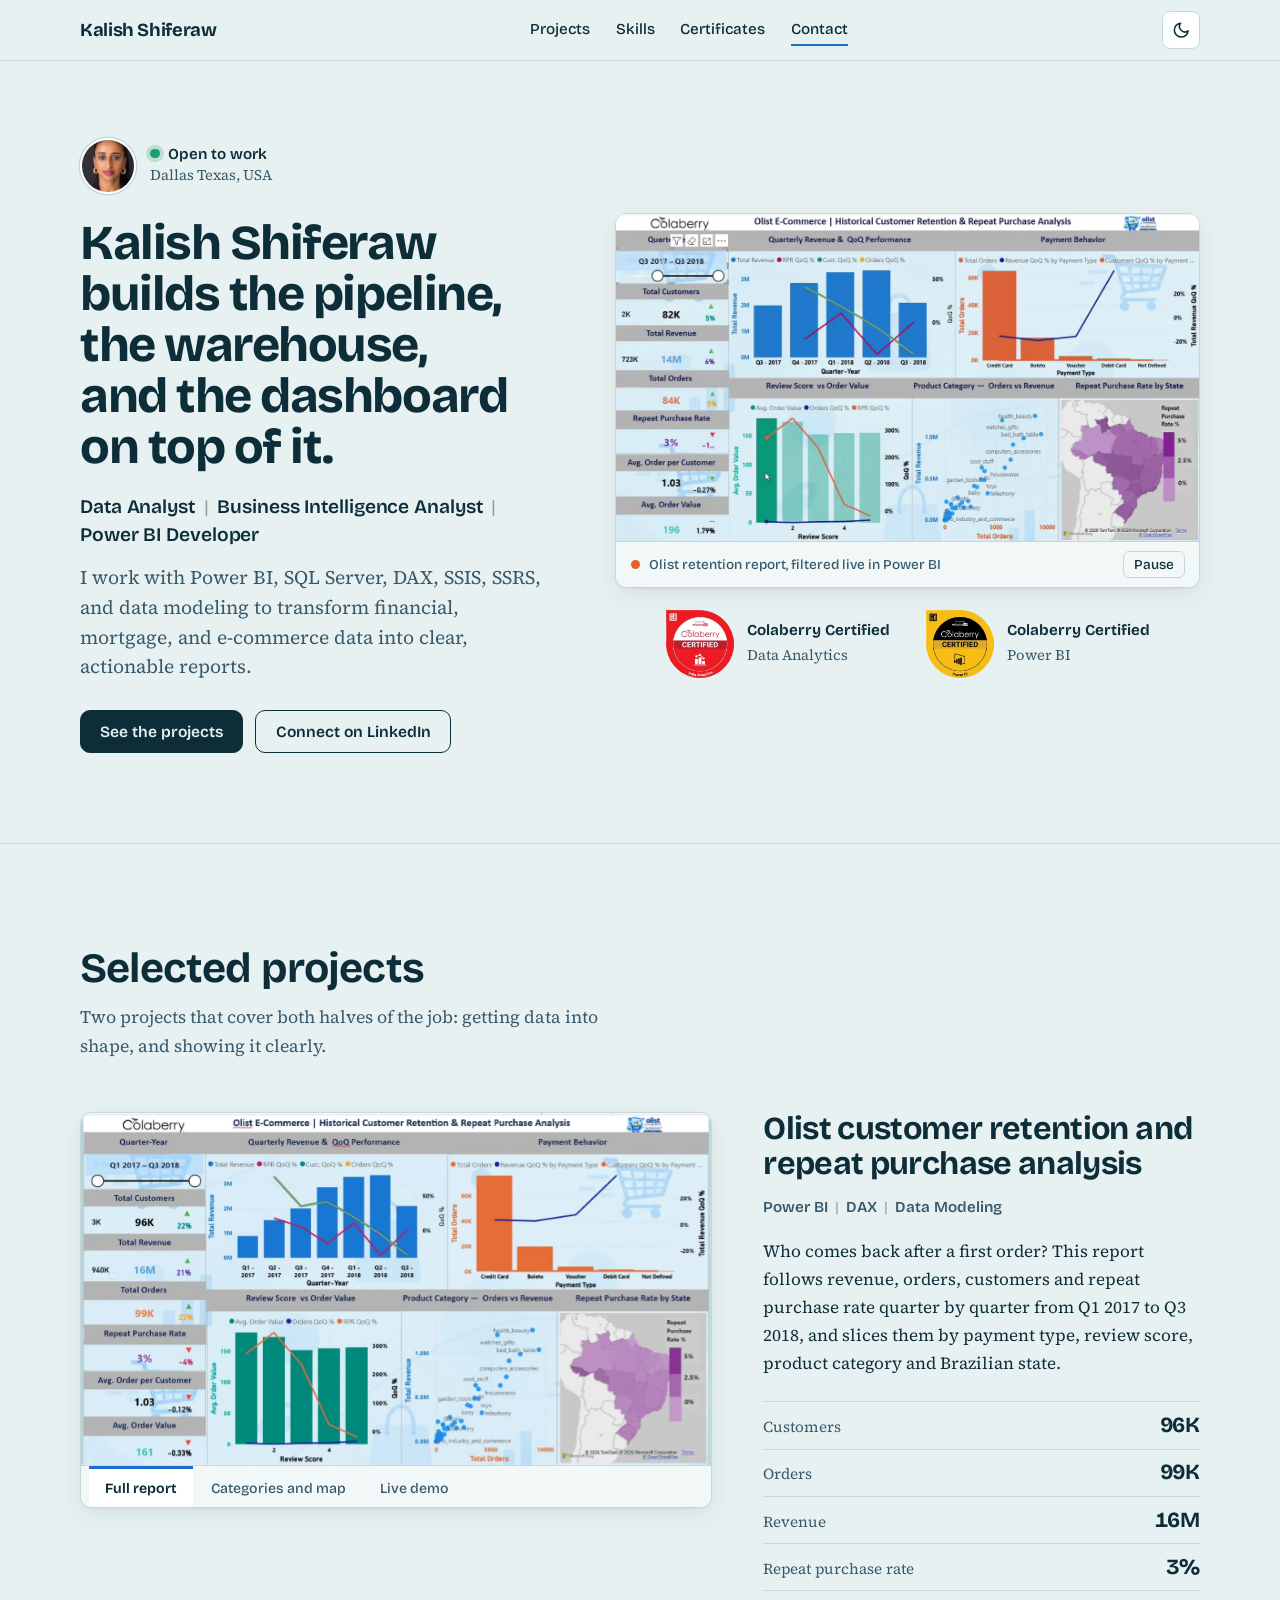
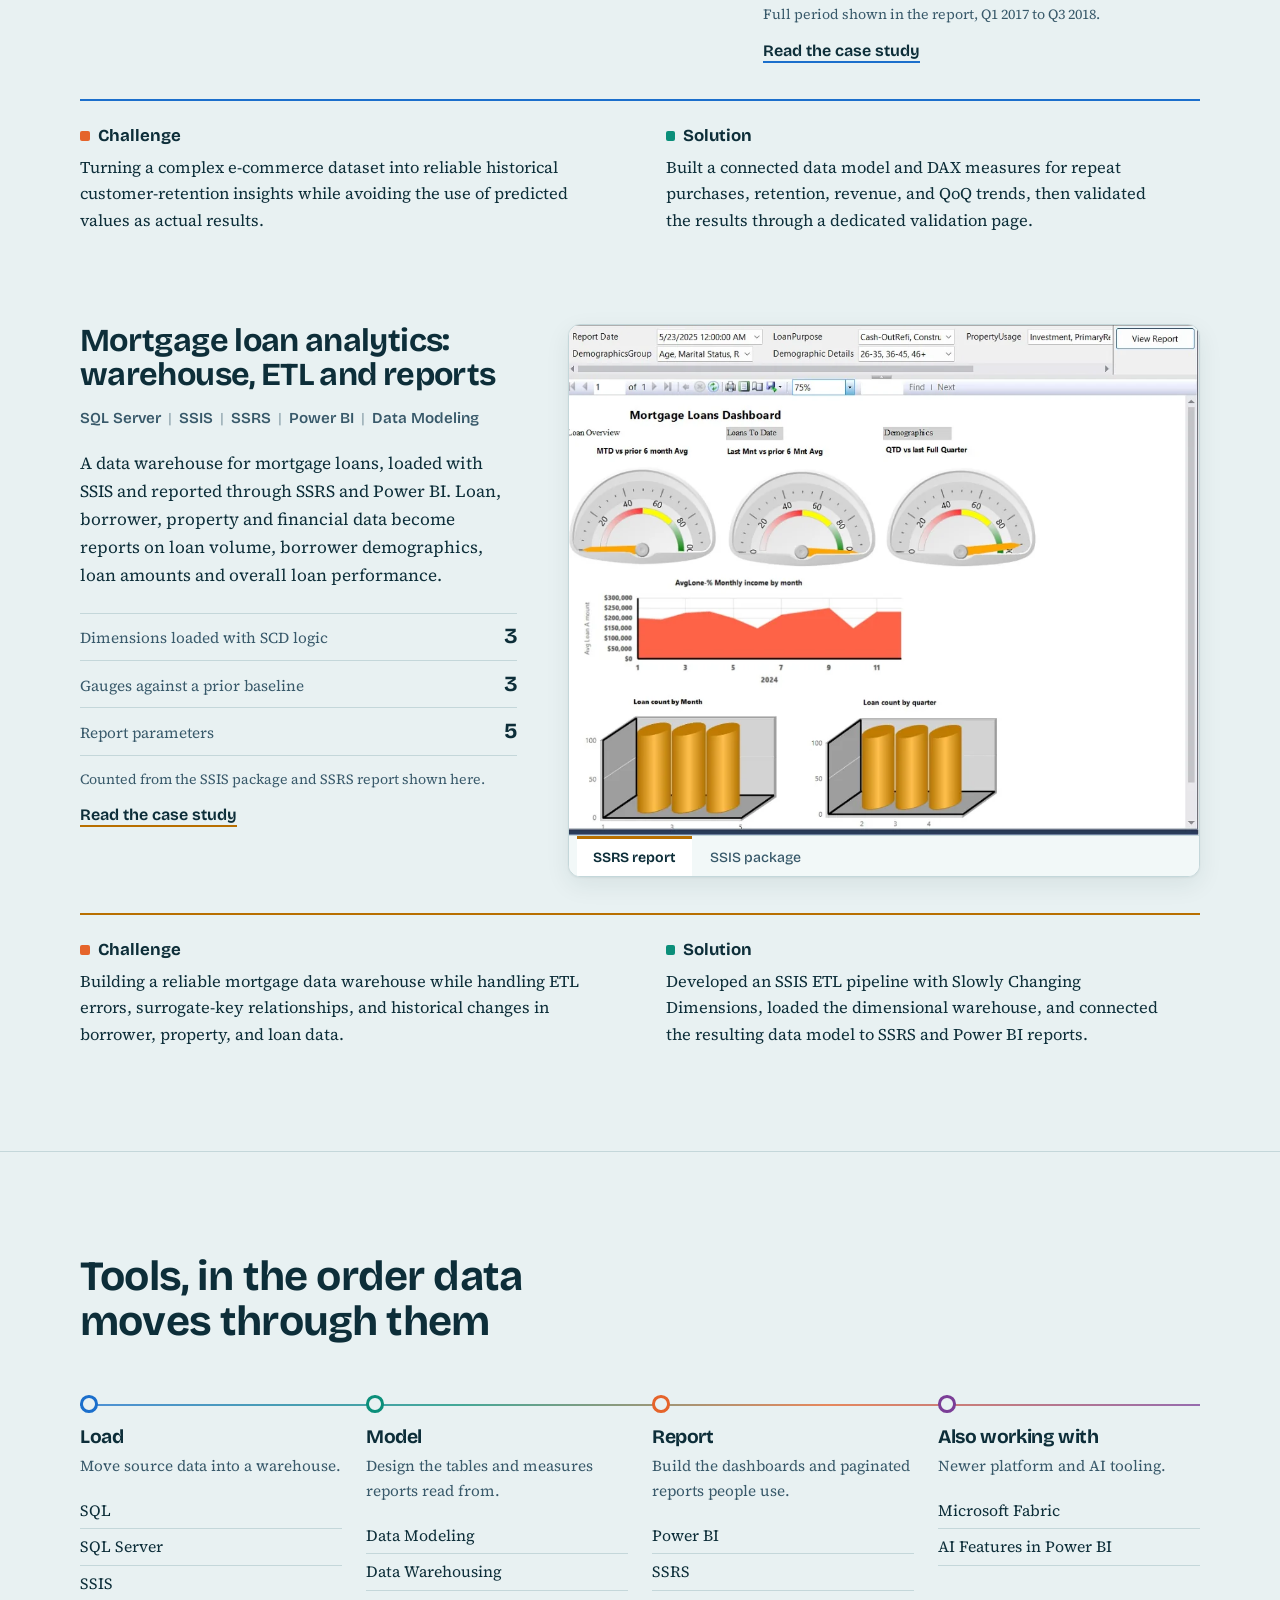
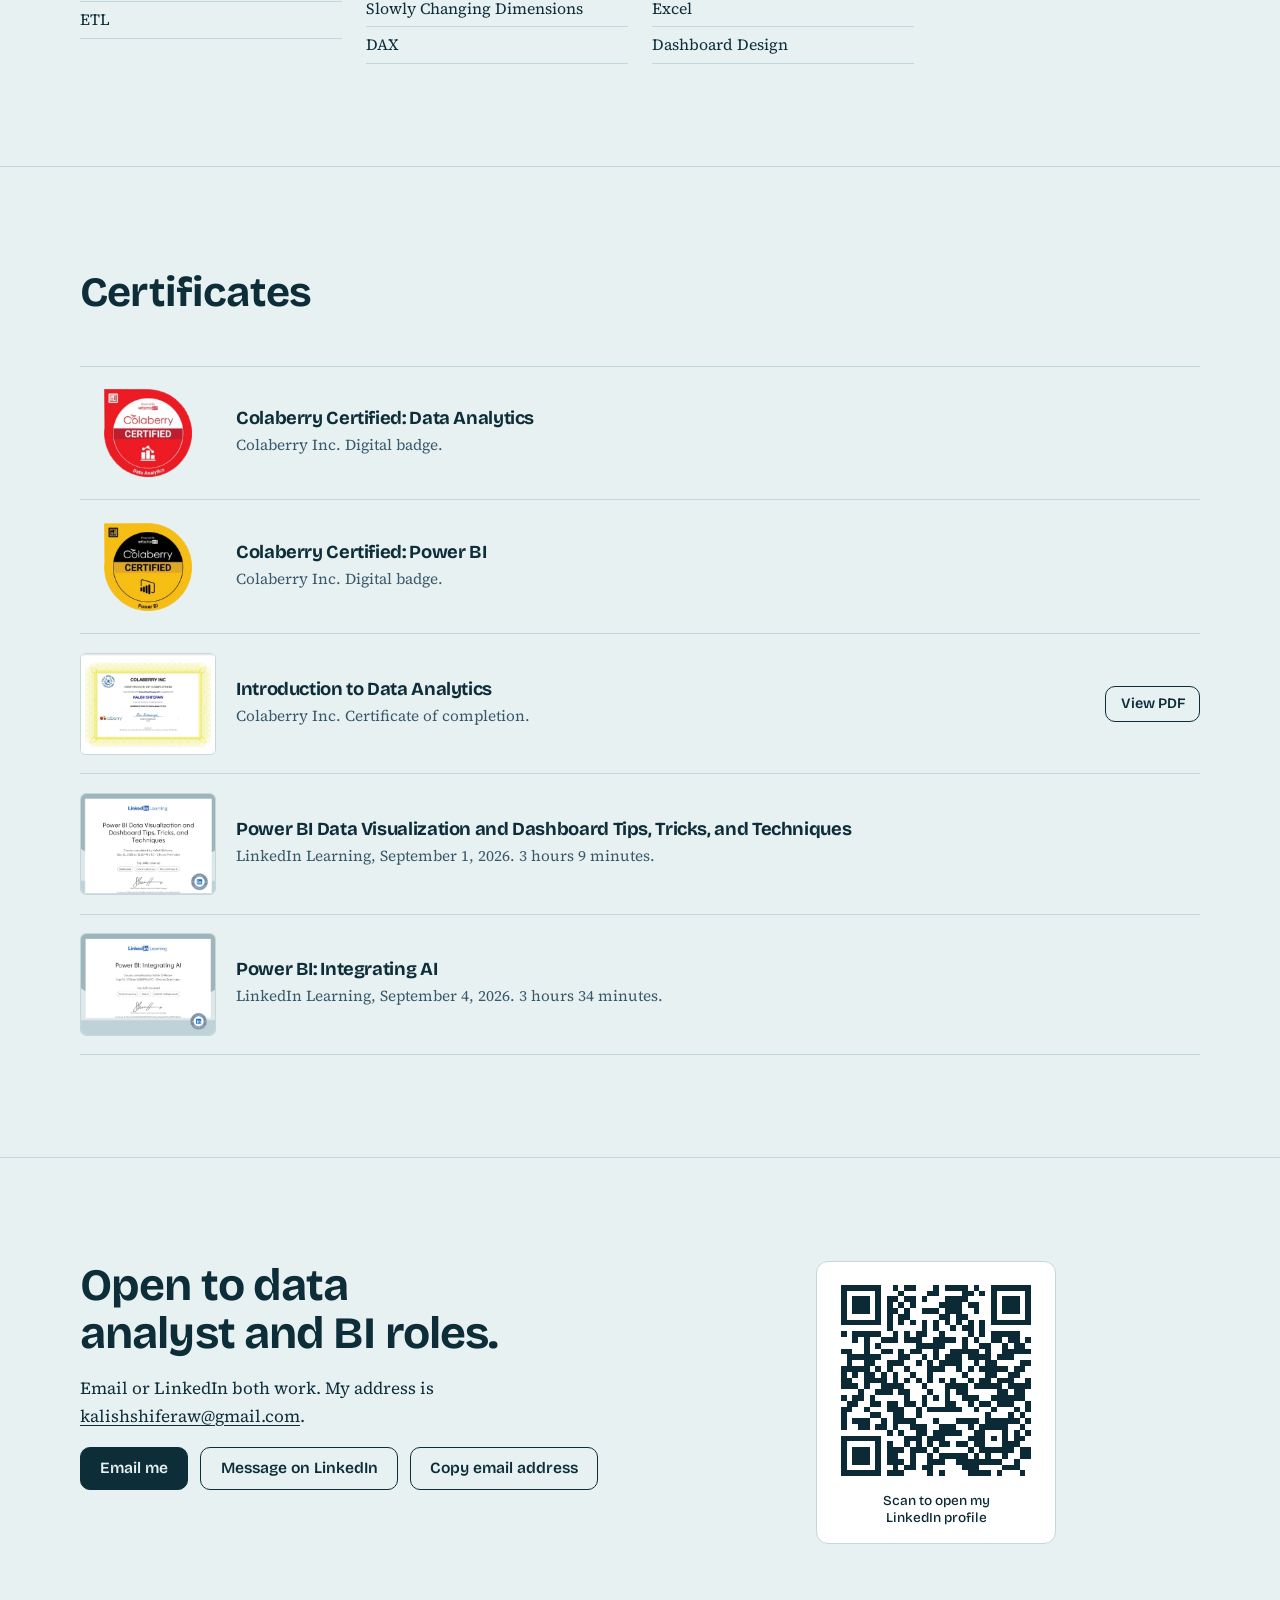
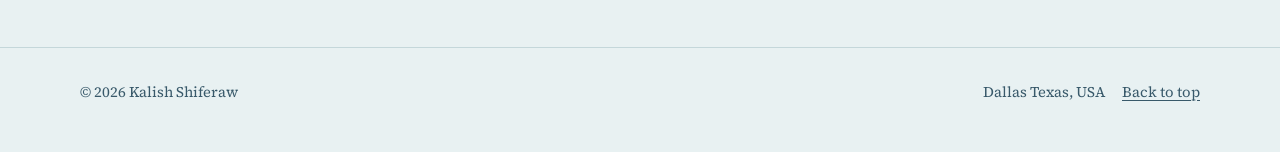
==== index.html @ 0a0ff4c8 "Add files via upload" ====
<!doctype html>
<html lang="en">
<head>
<meta charset="utf-8">
<meta name="viewport" content="width=device-width, initial-scale=1">
<title>Kalish Shiferaw | Data Analyst, BI Analyst &amp; Power BI Developer</title>
<meta name="description" content="Portfolio of Kalish Shiferaw, Data Analyst, Business Intelligence Analyst and Power BI Developer in Addis Ababa. Case studies in SQL Server, SSIS, SSRS, DAX and data modeling, with a live dashboard demo.">
<meta name="author" content="Kalish Shiferaw">
<meta name="theme-color" content="#e8f1f2" media="(prefers-color-scheme: light)">
<meta name="theme-color" content="#0b1e26" media="(prefers-color-scheme: dark)">
<!-- EDIT: replace https://kalishshiferaw.github.io/portfolio with your real address after you publish (see IMPLEMENTATION_GUIDE.md) -->
<link rel="canonical" href="https://kalishshiferaw.github.io/portfolio/">
<meta property="og:type" content="website">
<meta property="og:title" content="Kalish Shiferaw | Data Analyst, BI Analyst &amp; Power BI Developer">
<meta property="og:description" content="Case studies: a mortgage loan warehouse in SQL Server and SSIS, and an e-commerce retention dashboard in Power BI.">
<meta property="og:url" content="https://kalishshiferaw.github.io/portfolio/">
<meta property="og:image" content="https://kalishshiferaw.github.io/portfolio/assets/img/og-image.png">
<meta name="twitter:card" content="summary_large_image">
<script>try{var t=localStorage.getItem("theme");if(t)document.documentElement.setAttribute("data-theme",t)}catch(e){}</script>
<link rel="icon" href="assets/img/favicon.svg" type="image/svg+xml">
<link rel="preload" href="assets/fonts/bricolage-grotesque-latin-wght-normal.woff2" as="font" type="font/woff2" crossorigin>
<link rel="preload" href="assets/fonts/source-serif-4-latin-wght-normal.woff2" as="font" type="font/woff2" crossorigin>
<link rel="stylesheet" href="assets/css/styles.css">
<script type="application/ld+json">
{"@context":"https://schema.org","@type":"Person","name":"Kalish Shiferaw","jobTitle":"Data Analyst | Business Intelligence Analyst | Power BI Developer","address":{"@type":"PostalAddress","addressLocality":"Addis Ababa","addressCountry":"ET"},"sameAs":["https://www.linkedin.com/in/kalishshiferawdataanalist/"],"knowsAbout":["Power BI","DAX","SQL Server","SSIS","SSRS","Data Modeling","ETL","Business Intelligence"]}
</script>
</head>
<body>
<a class="skip" href="#main">Skip to content</a>

<header class="site-header">
  <div class="wrap">
    <a class="brand" href="#top">Kalish Shiferaw</a>
    <nav class="nav" aria-label="Primary">
      <a href="#projects">Projects</a>
      <a href="#skills">Skills</a>
      <a href="#certificates">Certificates</a>
      <a href="#contact">Contact</a>
    </nav>
    <div class="nav-tools">
      <button class="icon-btn theme-btn" type="button" aria-label="Switch between light and dark theme">
        <svg class="i-moon" viewBox="0 0 24 24" fill="none" stroke="currentColor" stroke-width="2" stroke-linecap="round" stroke-linejoin="round" aria-hidden="true"><path d="M21 12.8A9 9 0 1 1 11.2 3a7 7 0 0 0 9.8 9.8z"/></svg>
        <svg class="i-sun" viewBox="0 0 24 24" fill="none" stroke="currentColor" stroke-width="2" stroke-linecap="round" stroke-linejoin="round" aria-hidden="true"><circle cx="12" cy="12" r="4"/><path d="M12 2v2M12 20v2M4.9 4.9l1.4 1.4M17.7 17.7l1.4 1.4M2 12h2M20 12h2M4.9 19.1l1.4-1.4M17.7 6.3l1.4-1.4"/></svg>
      </button>
    </div>
  </div>
</header>

<main id="main">
  <!-- ============ HERO ============ -->
  <section class="hero" id="top">
    <div class="wrap hero-grid">
      <div>
        <div class="status rise" style="--i:0">
          <img src="assets/img/kalish.webp" alt="Kalish Shiferaw" width="112" height="112">
          <div>
            <b>Open to work</b>
            <span>Dallas Texas, USA</span>
          </div>
        </div>
        <h1 class="rise" style="--i:1">Kalish Shiferaw builds the pipeline, the warehouse, and the dashboard on top of it.</h1>
        <p class="role rise" style="--i:2">Data Analyst <span class="sep" aria-hidden="true">|</span> Business Intelligence Analyst <span class="sep" aria-hidden="true">|</span> Power BI Developer</p>
        <p class="lede rise" style="--i:2">I work with Power BI, SQL Server, DAX, SSIS, SSRS, and data modeling to transform financial, mortgage, and e-commerce data into clear, actionable reports.</p>
        <div class="actions rise" style="--i:3">
          <a class="btn btn-primary" href="#projects">See the projects</a>
          <a class="btn btn-ghost" data-cfg="cv" href="#" hidden download>Download CV</a>
          <a class="btn btn-ghost" href="https://www.linkedin.com/in/kalishshiferawdataanalist/" rel="me noopener" target="_blank">Connect on LinkedIn</a>
        </div>
      </div>

      <div class="hero-media">
        <figure class="report video-frame reveal" style="margin:0" data-ambient>
          <div class="report-screen">
            <video muted loop playsinline preload="metadata" poster="assets/video/olist-dashboard-poster.webp" width="1280" height="720"
                   aria-label="Screen recording of the Olist Power BI dashboard: the quarter slicer is moved and the charts, KPIs and map update.">
              <source src="assets/video/olist-dashboard-demo.mp4" type="video/mp4">
            </video>
          </div>
          <figcaption class="report-bar">
            <span class="bar-left"><span class="live" aria-hidden="true"></span>Olist retention report, filtered live in Power BI</span>
            <button type="button" data-toggle>Pause</button>
          </figcaption>
        </figure>
        <ul class="hero-badges reveal" aria-label="Certifications">
          <li><img src="assets/img/badge-colaberry-data-analytics.webp" width="130" height="130" alt="Colaberry Certified badge, Data Analytics"><div><b>Colaberry Certified</b><span>Data Analytics</span></div></li>
          <li><img src="assets/img/badge-colaberry-power-bi.webp" width="130" height="130" alt="Colaberry Certified badge, Power BI"><div><b>Colaberry Certified</b><span>Power BI</span></div></li>
        </ul>
      </div>
    </div>
  </section>

  <!-- ============ PROJECTS ============ -->
  <section class="section" id="projects">
    <div class="wrap">
      <div class="section-head">
        <h2>Selected projects</h2>
        <p>Two projects that cover both halves of the job: getting data into shape, and showing it clearly.</p>
      </div>

      <!-- Olist -->
      <article class="project olist" aria-labelledby="p-olist">
        <div class="project-media">
          <div class="report" data-tabs>
            <div class="report-screen">
              <div class="report-panel" role="tabpanel" id="olist-p1" aria-labelledby="olist-t1">
                <img class="zoomable" data-zoom data-caption="Olist retention dashboard, Power BI, full page" src="assets/img/olist-dashboard.webp" width="1551" height="866" loading="lazy" decoding="async"
                     alt="Olist Power BI dashboard with KPI column on the left and five charts: quarterly revenue with quarter-over-quarter lines, payment behavior, review score versus order value, product category scatter, and repeat purchase rate by Brazilian state.">
              </div>
              <div class="report-panel" role="tabpanel" id="olist-p2" aria-labelledby="olist-t2" hidden>
                <img class="zoomable" data-zoom data-caption="Detail: product categories and repeat purchase rate by state" src="assets/img/olist-detail-categories-map.webp" width="761" height="430" loading="lazy" decoding="async"
                     alt="Detail of the Olist dashboard: a scatter plot of product categories by total orders and total revenue, and a map of Brazil shaded by repeat purchase rate per state.">
              </div>
              <div class="report-panel" role="tabpanel" id="olist-p3" aria-labelledby="olist-t3" hidden>
                <video controls muted playsinline preload="none" poster="assets/video/olist-dashboard-poster.webp" width="1280" height="720"
                       aria-label="Screen recording of the Olist Power BI dashboard being filtered by quarter, with tooltips on the charts and the map.">
                  <source src="assets/video/olist-dashboard-demo.mp4" type="video/mp4">
                </video>
              </div>
            </div>
            <div class="tabs" role="tablist" aria-label="Olist report views">
              <button role="tab" id="olist-t1" aria-controls="olist-p1" aria-selected="true">Full report</button>
              <button role="tab" id="olist-t2" aria-controls="olist-p2" aria-selected="false" tabindex="-1">Categories and map</button>
              <button role="tab" id="olist-t3" aria-controls="olist-p3" aria-selected="false" tabindex="-1">Live demo</button>
            </div>
          </div>
        </div>
        <div class="project-body">
          <h3 id="p-olist">Olist customer retention and repeat purchase analysis</h3>
          <p class="tags">Power BI <span class="sep" aria-hidden="true">|</span> DAX <span class="sep" aria-hidden="true">|</span> Data Modeling</p>
          <p>Who comes back after a first order? This report follows revenue, orders, customers and repeat purchase rate quarter by quarter from Q1 2017 to Q3 2018, and slices them by payment type, review score, product category and Brazilian state.</p>
          <dl class="figures">
            <div><dt>Customers</dt><dd data-count>96K</dd></div>
            <div><dt>Orders</dt><dd data-count>99K</dd></div>
            <div><dt>Revenue</dt><dd data-count>16M</dd></div>
            <div><dt>Repeat purchase rate</dt><dd data-count>3%</dd></div>
          </dl>
          <p class="figures-note">Full period shown in the report, Q1 2017 to Q3 2018.</p>
          <div class="link-row">
            <a class="case-link" href="projects/olist-retention-analysis.html">Read the case study</a>
            <a data-cfg="olistLive" href="#" rel="noopener" target="_blank" hidden>Open live dashboard</a>
            <a data-cfg="olistRepo" href="#" rel="noopener" target="_blank" hidden>Source on GitHub</a>
          </div>
        </div>
        <div class="cs">
          <div><h4 class="ch">Challenge</h4><p>Turning a complex e-commerce dataset into reliable historical customer-retention insights while avoiding the use of predicted values as actual results.</p></div>
          <div><h4 class="so">Solution</h4><p>Built a connected data model and DAX measures for repeat purchases, retention, revenue, and QoQ trends, then validated the results through a dedicated validation page.</p></div>
        </div>
      </article>

      <!-- Mortgage -->
      <article class="project flip mortgage" aria-labelledby="p-mortgage">
        <div class="project-media">
          <div class="report" data-tabs>
            <div class="report-screen">
              <div class="report-panel" role="tabpanel" id="mort-p1" aria-labelledby="mort-t1">
                <img class="zoomable" data-zoom data-caption="Mortgage Loans Dashboard, SSRS" src="assets/img/mortgage-ssrs-dashboard.webp" width="995" height="805" loading="lazy" decoding="async"
                     alt="SSRS Mortgage Loans Dashboard with filters for loan purpose, property usage and demographics, three gauges comparing month, last month and quarter to earlier periods, an area chart of average loan amount by month in 2024, and loan count by month and quarter.">
              </div>
              <div class="report-panel" role="tabpanel" id="mort-p2" aria-labelledby="mort-t2" hidden>
                <img class="zoomable" data-zoom data-caption="SSIS data flow: source, Multicast and three Slowly Changing Dimension steps" src="assets/img/mortgage-ssis-pipeline.webp" width="1600" height="488" loading="lazy" decoding="async"
                     alt="SSIS data flow: an ODS source feeds a Multicast, which feeds three Slowly Changing Dimension transformations for borrower, property and loan, each followed by insert and update steps.">
              </div>
            </div>
            <div class="tabs" role="tablist" aria-label="Mortgage project views">
              <button role="tab" id="mort-t1" aria-controls="mort-p1" aria-selected="true">SSRS report</button>
              <button role="tab" id="mort-t2" aria-controls="mort-p2" aria-selected="false" tabindex="-1">SSIS package</button>
            </div>
          </div>
        </div>
        <div class="project-body">
          <h3 id="p-mortgage">Mortgage loan analytics: warehouse, ETL and reports</h3>
          <p class="tags">SQL Server <span class="sep" aria-hidden="true">|</span> SSIS <span class="sep" aria-hidden="true">|</span> SSRS <span class="sep" aria-hidden="true">|</span> Power BI <span class="sep" aria-hidden="true">|</span> Data Modeling</p>
          <p>A data warehouse for mortgage loans, loaded with SSIS and reported through SSRS and Power BI. Loan, borrower, property and financial data become reports on loan volume, borrower demographics, loan amounts and overall loan performance.</p>
          <dl class="figures">
            <div><dt>Dimensions loaded with SCD logic</dt><dd>3</dd></div>
            <div><dt>Gauges against a prior baseline</dt><dd>3</dd></div>
            <div><dt>Report parameters</dt><dd>5</dd></div>
          </dl>
          <p class="figures-note">Counted from the SSIS package and SSRS report shown here.</p>
          <div class="link-row">
            <a class="case-link" href="projects/mortgage-loan-analytics.html">Read the case study</a>
            <a data-cfg="mortgageRepo" href="#" rel="noopener" target="_blank" hidden>Source on GitHub</a>
          </div>
        </div>
        <div class="cs">
          <div><h4 class="ch">Challenge</h4><p>Building a reliable mortgage data warehouse while handling ETL errors, surrogate-key relationships, and historical changes in borrower, property, and loan data.</p></div>
          <div><h4 class="so">Solution</h4><p>Developed an SSIS ETL pipeline with Slowly Changing Dimensions, loaded the dimensional warehouse, and connected the resulting data model to SSRS and Power BI reports.</p></div>
        </div>
      </article>
    </div>
  </section>

  <!-- ============ SKILLS ============ -->
  <section class="section" id="skills">
    <div class="wrap">
      <div class="section-head">
        <h2>Tools, in the order data moves through them</h2>
      </div>
      <div class="flow">
        <div class="stage">
          <h3>Load</h3>
          <p>Move source data into a warehouse.</p>
          <ul><li>SQL</li><li>SQL Server</li><li>SSIS</li><li>ETL</li></ul>
        </div>
        <div class="stage">
          <h3>Model</h3>
          <p>Design the tables and measures reports read from.</p>
          <ul><li>Data Modeling</li><li>Data Warehousing</li><li>Slowly Changing Dimensions</li><li>DAX</li></ul>
        </div>
        <div class="stage">
          <h3>Report</h3>
          <p>Build the dashboards and paginated reports people use.</p>
          <ul><li>Power BI</li><li>SSRS</li><li>Excel</li><li>Dashboard Design</li></ul>
        </div>
        <div class="stage">
          <h3>Also working with</h3>
          <p>Newer platform and AI tooling.</p>
          <ul><li>Microsoft Fabric</li><li>AI Features in Power BI</li></ul>
        </div>
      </div>
    </div>
  </section>

  <!-- ============ CERTIFICATES ============ -->
  <section class="section" id="certificates">
    <div class="wrap">
      <div class="section-head">
        <h2>Certificates</h2>
      </div>
      <ul class="certs">
        <li>
          <span class="cert-badge"><img src="assets/img/badge-colaberry-data-analytics.webp" width="130" height="130" loading="lazy" decoding="async" alt="Colaberry Certified badge, Data Analytics"></span>
          <div>
            <h3>Colaberry Certified: Data Analytics</h3>
            <p>Colaberry Inc. Digital badge.</p>
          </div>
          <span></span>
        </li>
        <li>
          <span class="cert-badge"><img src="assets/img/badge-colaberry-power-bi.webp" width="130" height="130" loading="lazy" decoding="async" alt="Colaberry Certified badge, Power BI"></span>
          <div>
            <h3>Colaberry Certified: Power BI</h3>
            <p>Colaberry Inc. Digital badge.</p>
          </div>
          <span></span>
        </li>
        <li>
          <button class="cert-thumb" type="button" data-zoom data-caption="Colaberry certificate of completion: Introduction to Data Analytics"><img src="assets/img/cert-colaberry.webp" width="747" height="527" loading="lazy" decoding="async" alt="Colaberry certificate of completion for Introduction to Data Analytics"></button>
          <div>
            <h3>Introduction to Data Analytics</h3>
            <p>Colaberry Inc. Certificate of completion.</p>
          </div>
          <a class="btn btn-ghost" href="assets/docs/Colaberry-Intro-to-Data-Analytics-Certificate.pdf" target="_blank" rel="noopener">View PDF</a>
        </li>
        <li>
          <button class="cert-thumb" type="button" data-zoom data-caption="LinkedIn Learning: Power BI Data Visualization and Dashboard Tips, Tricks, and Techniques"><img src="assets/img/cert-linkedin-powerbi-dataviz.webp" width="727" height="571" loading="lazy" decoding="async" alt="LinkedIn Learning certificate: Power BI Data Visualization and Dashboard Tips, Tricks, and Techniques"></button>
          <div>
            <h3>Power BI Data Visualization and Dashboard Tips, Tricks, and Techniques</h3>
            <p>LinkedIn Learning, September 1, 2026. 3 hours 9 minutes.</p>
          </div>
          <span></span>
        </li>
        <li>
          <button class="cert-thumb" type="button" data-zoom data-caption="LinkedIn Learning: Power BI Integrating AI"><img src="assets/img/cert-linkedin-powerbi-ai.webp" width="737" height="571" loading="lazy" decoding="async" alt="LinkedIn Learning certificate: Power BI Integrating AI"></button>
          <div>
            <h3>Power BI: Integrating AI</h3>
            <p>LinkedIn Learning, September 4, 2026. 3 hours 34 minutes.</p>
          </div>
          <span></span>
        </li>
      </ul>
    </div>
  </section>

  <!-- ============ CONTACT ============ -->
  <section class="section" id="contact">
    <div class="wrap contact-grid">
      <div>
        <h2>Open to data analyst and BI roles.</h2>
        <p>Email or LinkedIn both work.<span data-cfg-text="email" hidden> My address is <a href="#" data-cfg="email"><span data-cfg-out></span></a>.</span></p>
        <div class="actions">
          <a class="btn btn-primary" data-cfg="email" href="#" hidden>Email me</a>
          <a class="btn btn-ghost" href="https://www.linkedin.com/in/kalishshiferawdataanalist/" rel="me noopener" target="_blank">Message on LinkedIn</a>
          <a class="btn btn-ghost" data-cfg="cv" href="#" hidden download>Download CV</a>
          <a class="btn btn-ghost" data-cfg="github" href="#" rel="noopener" target="_blank" hidden>GitHub</a>
          <button class="btn btn-ghost" type="button" data-copy-email hidden>Copy email address</button>
        </div>
        <p class="copy-note" role="status" data-copy-out style="margin-top:.75rem"></p>

        <div data-form-wrap hidden>
          <form class="form" data-form novalidate>
            <label>Name<input name="name" autocomplete="name" required></label>
            <label>Email<input name="email" type="email" autocomplete="email" required></label>
            <label>Message<textarea name="message" required></textarea></label>
            <div class="hp" aria-hidden="true"><label>Leave this empty<input name="website" tabindex="-1" autocomplete="off"></label></div>
            <div><button class="btn btn-primary" type="submit">Send message</button></div>
            <p class="form-status" role="status"></p>
          </form>
        </div>
      </div>
      <div class="qr">
        <img src="assets/img/linkedin-qr.svg" width="210" height="210" alt="QR code that opens Kalish Shiferaw's LinkedIn profile" loading="lazy">
        <p>Scan to open my LinkedIn profile</p>
      </div>
    </div>
  </section>
</main>

<footer class="site-footer">
  <div class="wrap">
    <p>&copy; 2026 Kalish Shiferaw</p>
    <p>Dallas Texas, USA <span aria-hidden="true">&nbsp;&nbsp;</span><a href="#top">Back to top</a></p>
  </div>
</footer>

<dialog class="lightbox" id="lightbox" aria-label="Enlarged image">
  <figure>
    <img alt="" src="">
    <figcaption></figcaption>
  </figure>
  <button type="button">Close</button>
</dialog>

<script src="assets/js/config.js"></script>
<script src="assets/js/main.js" defer></script>
</body>
</html>
---- assets/css/styles.css ----
@font-face{font-family:"Bricolage Grotesque";src:url(../fonts/bricolage-grotesque-latin-wght-normal.woff2) format("woff2");font-weight:200 800;font-style:normal;font-display:swap}@font-face{font-family:"Source Serif 4";src:url(../fonts/source-serif-4-latin-wght-normal.woff2) format("woff2");font-weight:200 900;font-style:normal;font-display:swap}@font-face{font-family:"Source Serif 4";src:url(../fonts/source-serif-4-latin-wght-italic.woff2) format("woff2");font-weight:200 900;font-style:italic;font-display:swap}:root{--bg:#e8f1f2;--surface:#ffffff;--surface-2:#f2f8f8;--ink:#0d2e39;--ink-2:#38596a;--line:#c4d7da;--blue:#1b6fcc;--teal:#0b8f7a;--orange:#e5642b;--amber:#b86f00;--plum:#7b3e97;--ok:#1e9e6a;--focus:#1b6fcc;--shadow:0 1px 2px rgba(13,46,57,.06),0 8px 24px rgba(13,46,57,.08);--display:"Bricolage Grotesque","Avenir Next","Segoe UI Variable Display","Segoe UI",system-ui,sans-serif;--text:"Source Serif 4","Iowan Old Style","Palatino Linotype",Georgia,serif;--wrap:1120px;color-scheme:light}@media (prefers-color-scheme:dark){:root:not([data-theme=light]){--bg:#0b1e26;--surface:#12303b;--surface-2:#0f2831;--ink:#e6f1f3;--ink-2:#a6c0c8;--line:#24444f;--blue:#63a9f5;--teal:#3cc3a8;--orange:#ff8a57;--amber:#f2b23e;--plum:#c793e0;--ok:#43d391;--focus:#8cc0ff;--shadow:0 1px 2px rgba(0,0,0,.3),0 8px 24px rgba(0,0,0,.35);color-scheme:dark}}:root[data-theme=dark]{--bg:#0b1e26;--surface:#12303b;--surface-2:#0f2831;--ink:#e6f1f3;--ink-2:#a6c0c8;--line:#24444f;--blue:#63a9f5;--teal:#3cc3a8;--orange:#ff8a57;--amber:#f2b23e;--plum:#c793e0;--ok:#43d391;--focus:#8cc0ff;--shadow:0 1px 2px rgba(0,0,0,.3),0 8px 24px rgba(0,0,0,.35);color-scheme:dark}*,*::before,*::after{box-sizing:border-box}html{-webkit-text-size-adjust:100%;scroll-behavior:smooth;scroll-padding-top:5.5rem}body{margin:0;background:var(--bg);color:var(--ink);font:400 1.0625rem/1.65 var(--text);text-rendering:optimizeLegibility;-webkit-font-smoothing:antialiased}img,video,svg{display:block;max-width:100%;height:auto}a{color:inherit;text-decoration-thickness:1px;text-underline-offset:.2em}a:hover{text-decoration-thickness:2px}:focus-visible{outline:3px solid var(--focus);outline-offset:3px;border-radius:4px}[hidden]{display:none!important}h1,h2,h3,h4{font-family:var(--display);font-weight:700;line-height:1.08;letter-spacing:-.02em;margin:0;text-wrap:balance}p{margin:0 0 1em;max-width:62ch;text-wrap:pretty}ul{margin:0;padding:0;list-style:none}.sr-only{position:absolute;width:1px;height:1px;overflow:hidden;clip:rect(0 0 0 0);white-space:nowrap}.skip{position:absolute;left:1rem;top:-4rem;background:var(--ink);color:var(--bg);padding:.6rem 1rem;border-radius:8px;font:600 .95rem var(--display);z-index:100}.skip:focus{top:1rem}.wrap{width:min(100% - 2*clamp(1rem,4vw,2rem),var(--wrap));margin-inline:auto}.site-header{position:sticky;top:0;z-index:40;background:color-mix(in srgb,var(--bg) 88%,transparent);backdrop-filter:blur(10px);-webkit-backdrop-filter:blur(10px);border-bottom:1px solid var(--line)}.site-header .wrap{display:flex;flex-wrap:wrap;align-items:center;justify-content:space-between;gap:.25rem 1.5rem;min-height:3.75rem}.brand{font:700 1.15rem var(--display);letter-spacing:-.02em;text-decoration:none}.nav{display:flex;align-items:center;gap:1.6rem;font:500 .95rem var(--display)}.nav a{text-decoration:none;padding:.35rem 0;border-bottom:2px solid transparent}.nav a:hover{border-bottom-color:var(--line)}.nav a[aria-current=true]{border-bottom-color:var(--blue)}.nav-tools{display:flex;align-items:center;gap:1rem}.icon-btn{display:inline-grid;place-items:center;width:2.4rem;height:2.4rem;border-radius:8px;border:1px solid var(--line);background:var(--surface);color:var(--ink);cursor:pointer}.icon-btn:hover{border-color:var(--ink-2)}.icon-btn svg{width:1.15rem;height:1.15rem}@media (max-width:720px){.site-header .wrap{padding-block:.5rem}.nav{order:3;flex:0 0 100%;gap:1.4rem;overflow-x:auto;padding-bottom:.25rem;scrollbar-width:none}.nav::-webkit-scrollbar{display:none}}.btn{display:inline-flex;align-items:center;gap:.5rem;padding:.8rem 1.2rem;border-radius:10px;border:1.5px solid var(--ink);font:600 .975rem/1 var(--display);text-decoration:none;cursor:pointer;background:transparent;color:var(--ink);transition:background-color .15s,color .15s,border-color .15s}.btn svg{width:1.05rem;height:1.05rem;flex:none}.btn-primary{background:var(--ink);color:var(--bg)}.btn-primary:hover{background:var(--blue);border-color:var(--blue);color:#fff;text-decoration:none}.btn-ghost:hover{background:var(--surface);text-decoration:none}.actions{display:flex;flex-wrap:wrap;gap:.75rem}.chips{display:flex;flex-wrap:wrap;gap:.4rem}.chip{font:500 .82rem/1 var(--display);padding:.38rem .65rem;border-radius:999px;border:1px solid var(--line);background:var(--surface)}.hero{padding-block:clamp(2.5rem,6vw,5rem) clamp(3rem,7vw,6rem)}.hero-grid{display:grid;grid-template-columns:minmax(0,5fr) minmax(0,6.2fr);gap:clamp(2rem,5vw,4.5rem);align-items:center}.status{display:flex;align-items:center;gap:.9rem;margin-bottom:1.5rem}.status img{width:3.5rem;height:3.5rem;border-radius:50%;object-fit:cover;border:2px solid var(--surface);box-shadow:0 0 0 1.5px var(--line)}.status b{display:flex;align-items:center;gap:.5rem;font:600 .95rem var(--display)}.status b::before{content:"";width:.6rem;height:.6rem;border-radius:50%;background:var(--ok);box-shadow:0 0 0 4px color-mix(in srgb,var(--ok) 22%,transparent)}.status span{display:block;font-size:.92rem;color:var(--ink-2)}.hero h1{font-size:clamp(2.1rem,3.8vw,3.25rem);font-weight:750;letter-spacing:-.03em;line-height:1.05;margin-bottom:1.25rem}.lede{font-size:1.2rem;line-height:1.55;color:var(--ink-2);margin-bottom:1.75rem}@media (max-width:900px){.hero-grid{grid-template-columns:1fr}}.report{--pc:var(--blue);background:var(--surface);border:1px solid var(--line);border-radius:12px;overflow:hidden;box-shadow:var(--shadow)}.report-screen{position:relative;background:var(--surface-2)}.report-screen img,.report-screen video{width:100%;height:auto}.report-panel[hidden]{display:none}.zoomable{cursor:zoom-in}.report-bar{display:flex;align-items:center;justify-content:space-between;gap:1rem;padding:.55rem .9rem;border-top:1px solid var(--line);background:var(--surface-2);font:500 .85rem var(--display);color:var(--ink-2)}.report-bar button{font:inherit;color:var(--ink);background:none;border:1px solid var(--line);border-radius:6px;padding:.25rem .6rem;cursor:pointer}.report-bar button:hover{background:var(--surface)}.tabs{display:flex;gap:2px;padding:0 .5rem;background:var(--surface-2);border-top:1px solid var(--line);overflow-x:auto}.tabs [role=tab]{padding:.65rem 1rem;font:500 .88rem var(--display);color:var(--ink-2);background:none;border:0;border-top:3px solid transparent;cursor:pointer;white-space:nowrap}.tabs [role=tab]:hover{color:var(--ink)}.tabs [role=tab][aria-selected=true]{background:var(--surface);color:var(--ink);font-weight:650;border-top-color:var(--pc)}.section{padding-block:clamp(3.5rem,8vw,6.5rem);border-top:1px solid var(--line)}.section-head{margin-bottom:clamp(2rem,4vw,3.25rem);max-width:44rem}.section-head h2{font-size:clamp(1.8rem,3.4vw,2.6rem);margin-bottom:.75rem}.section-head p{color:var(--ink-2);font-size:1.1rem;margin:0}.project{display:grid;grid-template-columns:repeat(12,minmax(0,1fr));gap:1.5rem clamp(1.5rem,4vw,3.5rem);align-items:start}.project+.project{margin-top:clamp(3.5rem,7vw,6rem)}.project-media{grid-column:1/8}.project-body{grid-column:8/13}.project.flip .project-media{grid-column:6/13;grid-row:1}.project.flip .project-body{grid-column:1/6;grid-row:1}.project h3{font-size:clamp(1.5rem,2.6vw,2rem);margin-bottom:.9rem}.project .chips{margin-bottom:1.25rem}.figures{margin:1.5rem 0;border-top:1px solid var(--line)}.figures div{display:flex;justify-content:space-between;align-items:baseline;gap:1rem;padding:.6rem 0;border-bottom:1px solid var(--line)}.figures dt{font-size:.95rem;color:var(--ink-2)}.figures dd{margin:0;font:700 1.35rem var(--display);font-variant-numeric:tabular-nums;letter-spacing:-.01em;text-align:right}.figures dd.text{font:500 .95rem var(--text);letter-spacing:0}.figures-note{font-size:.88rem;color:var(--ink-2);margin-top:-.75rem}.link-row{display:flex;flex-wrap:wrap;gap:.5rem 1.25rem;font:600 .975rem var(--display)}.more{margin-top:1.25rem;border-top:1px solid var(--line)}.more summary{cursor:pointer;padding:.85rem 0;font:600 .975rem var(--display);list-style:none;display:flex;justify-content:space-between;align-items:center}.more summary::-webkit-details-marker{display:none}.more summary::after{content:"+";font-size:1.3rem;line-height:1}.more[open] summary::after{content:"\2212"}.more ul{padding:0 0 1rem 1.1rem;list-style:disc}.more li{margin-bottom:.45rem;max-width:58ch}@media (max-width:900px){.project,.project.flip{display:block}.project-media{margin-bottom:1.5rem}}.flow{display:grid;grid-template-columns:repeat(4,minmax(0,1fr));gap:1.5rem;position:relative;counter-reset:none}.flow::before{content:"";position:absolute;left:0;right:0;top:.55rem;height:2px;background:linear-gradient(90deg,var(--blue),var(--teal),var(--orange),var(--plum));opacity:.75}.stage{position:relative;padding-top:2rem}.stage::before{content:"";position:absolute;left:0;top:0;width:1.1rem;height:1.1rem;border-radius:50%;background:var(--bg);border:3px solid var(--c,var(--blue))}.stage:nth-child(1){--c:var(--blue)}.stage:nth-child(2){--c:var(--teal)}.stage:nth-child(3){--c:var(--orange)}.stage:nth-child(4){--c:var(--plum)}.stage h3{font-size:1.2rem;margin-bottom:.35rem}.stage p{font-size:.95rem;color:var(--ink-2);margin-bottom:.9rem}.stage li{padding:.3rem 0;border-bottom:1px solid var(--line);font-size:.98rem}@media (max-width:860px){.flow{grid-template-columns:1fr;gap:0;padding-left:2rem}.flow::before{left:.5rem;right:auto;top:.5rem;bottom:.5rem;width:2px;height:auto;background:linear-gradient(180deg,var(--blue),var(--teal),var(--orange),var(--plum))}.stage{padding:0 0 2rem}.stage::before{left:-2.05rem;top:.2rem}}.certs li{display:grid;grid-template-columns:8.5rem minmax(0,1fr) auto;gap:1.25rem;align-items:center;padding:1.15rem 0;border-bottom:1px solid var(--line)}.certs li:first-child{border-top:1px solid var(--line)}.cert-thumb{border:1px solid var(--line);border-radius:6px;overflow:hidden;background:#fff;display:block;padding:0;cursor:zoom-in}.cert-thumb img{width:100%;aspect-ratio:4/3;object-fit:cover;object-position:top}.certs h3{font-size:1.15rem;margin-bottom:.2rem}.certs p{margin:0;font-size:.95rem;color:var(--ink-2)}.certs a.btn{padding:.6rem .9rem;font-size:.9rem}@media (max-width:640px){.certs li{grid-template-columns:5.5rem minmax(0,1fr)}.certs li>:last-child{grid-column:2}}.contact-grid{display:grid;grid-template-columns:minmax(0,7fr) minmax(0,4fr);gap:2.5rem 4rem;align-items:start}.contact-grid h2{font-size:clamp(1.9rem,3.6vw,2.8rem);margin-bottom:1rem}.qr{background:#fff;color:#0b2a35;border:1px solid var(--line);border-radius:12px;padding:1.1rem;max-width:15rem;text-align:center}.qr img{width:100%;height:auto}.qr p{margin:.6rem 0 0;font:500 .85rem var(--display)}@media (max-width:820px){.contact-grid{grid-template-columns:1fr}}.site-footer{padding-block:2rem 3rem;border-top:1px solid var(--line);font-size:.92rem;color:var(--ink-2)}.site-footer .wrap{display:flex;flex-wrap:wrap;justify-content:space-between;gap:.5rem 2rem}.site-footer p{margin:0;max-width:none}@media (prefers-reduced-motion:reduce){html{scroll-behavior:auto}*{animation:none!important;transition:none!important}}@media print{.site-header,.actions,.tabs,.report-bar{display:none}body{background:#fff}}.theme-btn .i-sun{display:none}:root[data-theme=dark] .theme-btn .i-sun{display:block}:root[data-theme=dark] .theme-btn .i-moon{display:none}@media (prefers-color-scheme:dark){:root:not([data-theme=light]) .theme-btn .i-sun{display:block}:root:not([data-theme=light]) .theme-btn .i-moon{display:none}}@media (prefers-reduced-motion:no-preference){.hero .rise{opacity:0;transform:translateY(12px);animation:rise .6s cubic-bezier(.2,.7,.2,1) forwards;animation-delay:calc(var(--i,0)*90ms)}.hero .reveal{opacity:0;animation:fade .9s ease .35s forwards}@keyframes rise{to{opacity:1;transform:none}}@keyframes fade{to{opacity:1}}}.report-bar .bar-left{display:flex;align-items:center;gap:.6rem}.report-bar .live{width:.55rem;height:.55rem;border-radius:50%;background:var(--orange)}.report-bar[data-paused=true] .live{background:var(--ink-2)}.video-frame video{background:var(--surface-2)}dialog.lightbox{padding:0;border:0;background:transparent;max-width:min(96vw,1500px);width:96vw;max-height:94vh;overflow:visible}dialog.lightbox::backdrop{background:rgba(6,20,26,.82);backdrop-filter:blur(3px)}.lightbox figure{margin:0;display:grid;gap:.75rem;justify-items:center}.lightbox img{max-height:82vh;width:auto;max-width:100%;border-radius:8px;background:#fff}.lightbox figcaption{color:#e6f1f3;font:500 .95rem var(--display);text-align:center}.lightbox button{position:absolute;top:-2.6rem;right:0;background:#fff;color:#0d2e39;border:0;border-radius:8px;padding:.45rem .8rem;font:600 .9rem var(--display);cursor:pointer}.form{display:grid;gap:1rem;max-width:34rem;margin-top:2rem}.form label{display:grid;gap:.35rem;font:600 .92rem var(--display)}.form input,.form textarea{font:400 1rem var(--text);padding:.7rem .8rem;border:1.5px solid var(--line);border-radius:8px;background:var(--surface);color:var(--ink)}.form textarea{min-height:8rem;resize:vertical}.form input:focus,.form textarea:focus{border-color:var(--blue)}.form .hp{position:absolute;left:-9999px}.form-status{min-height:1.5rem;font:500 .95rem var(--display)}.copy-note{font:500 .85rem var(--display);color:var(--ink-2)}.case-link{display:inline-flex;align-items:center;gap:.4rem;font:650 1rem var(--display);text-decoration:none;border-bottom:2px solid var(--pc,var(--blue));padding-bottom:.1rem}.case-link:hover{background:color-mix(in srgb,var(--pc,var(--blue)) 12%,transparent)}.project .report{--pc:var(--blue)}.project.mortgage .report{--pc:var(--amber)}.project.mortgage{--pc:var(--amber)}.project.olist{--pc:var(--blue)}.case-head{padding-block:clamp(2rem,5vw,4rem) 2rem}.crumb{font:500 .92rem var(--display);color:var(--ink-2);margin-bottom:1.25rem}.crumb a{text-decoration:none;border-bottom:1px solid var(--line)}.case-head h1{font-size:clamp(2rem,4.2vw,3.4rem);font-weight:750;letter-spacing:-.03em;line-height:1.04;max-width:20ch;margin-bottom:1rem}.case-head .lede{max-width:56ch}.case-media{margin-block:1rem 3rem}.case-layout{display:grid;grid-template-columns:13rem minmax(0,1fr);gap:clamp(2rem,5vw,5rem);align-items:start;padding-bottom:clamp(3rem,7vw,6rem)}.toc{position:sticky;top:5.5rem;font:500 .92rem var(--display)}.toc h2{font-size:.95rem;margin-bottom:.75rem;color:var(--ink-2);font-weight:600;letter-spacing:0}.toc a{display:block;padding:.4rem 0 .4rem .9rem;border-left:2px solid var(--line);text-decoration:none;color:var(--ink-2)}.toc a:hover{color:var(--ink)}.toc a[aria-current=true]{border-left-color:var(--pc,var(--blue));color:var(--ink);font-weight:650}.case-body{min-width:0}.case-body section{padding-block:0 3rem;scroll-margin-top:5.5rem}.case-body h2{font-size:clamp(1.4rem,2.4vw,1.85rem);margin-bottom:.9rem}.case-body ul.bullets{max-width:44rem;list-style:disc;padding-left:1.2rem;margin:0 0 1em}.case-body ul.bullets li{margin-bottom:.5rem;padding-left:.2rem}.case-body .figures{max-width:26rem}.note{border-left:3px solid var(--pc,var(--blue));padding:.3rem 0 .3rem 1rem;color:var(--ink-2);font-size:.98rem;margin:1.25rem 0}.case-nav{display:flex;justify-content:space-between;gap:1rem;flex-wrap:wrap;border-top:1px solid var(--line);padding-top:1.5rem;font:650 1rem var(--display)}.case-nav a{text-decoration:none;border-bottom:2px solid var(--line)}.case-nav a:hover{border-bottom-color:var(--pc,var(--blue))}@media (max-width:900px){.case-layout{grid-template-columns:1fr}.toc{display:none}}.pipe{margin:1.25rem 0 0;border:1px solid var(--line);border-radius:12px;background:var(--surface);padding:1rem;overflow-x:auto}.pipe svg{min-width:720px;width:100%;height:auto;font-family:var(--display)}.pipe .node rect{fill:var(--surface-2);stroke:var(--ink-2);stroke-width:1.5}.pipe .node.dim rect{stroke:var(--amber);stroke-width:2}.pipe .node.out rect{fill:var(--surface);stroke:var(--line);stroke-width:1.5}.pipe .node.sink rect{fill:var(--ink);stroke:var(--ink)}.pipe .node.sink text{fill:var(--bg)}.pipe .node text{fill:var(--ink);font-size:15px;font-weight:600}.pipe .node text.sub{font-weight:400;font-size:12.5px;fill:var(--ink-2)}.pipe .node{cursor:pointer;outline:none}.pipe .node:hover rect,.pipe .node:focus-visible rect,.pipe .node.on rect{stroke:var(--blue);stroke-width:3}.pipe path.link{fill:none;stroke:var(--ink-2);stroke-width:1.5;opacity:.7}.pipe-info{max-width:none;margin:.9rem 0 0;padding:.9rem 1rem;border-radius:8px;background:var(--surface-2);border:1px solid var(--line);font-size:.98rem;min-height:5.2rem}.pipe-info b{font-family:var(--display)}@media (max-width:520px){.tabs [role=tab]{padding:.65rem .7rem;font-size:.82rem}}.role{font:600 clamp(1rem,1.5vw,1.2rem)/1.45 var(--display);letter-spacing:-.005em;margin:0 0 .9rem;max-width:none}.sep{color:var(--ink-2);opacity:.55;font-weight:400;margin-inline:.2em}.tags{font:600 .95rem/1.5 var(--display);color:var(--ink-2);margin:0 0 1.15rem;max-width:none}.hero-badges{display:flex;flex-wrap:wrap;justify-content:center;gap:.75rem 2.25rem;margin-top:1.4rem}.hero-badges li{display:flex;align-items:center;gap:.8rem}.hero-badges img{width:4.25rem;height:4.25rem;flex:none}.hero-badges b{display:block;font:650 .95rem/1.25 var(--display)}.hero-badges span{font-size:.92rem;color:var(--ink-2)}.cs{grid-column:1/-1;display:grid;grid-template-columns:1fr 1fr;gap:1.25rem clamp(1.5rem,4vw,3.5rem);margin-top:.75rem;padding-top:1.5rem;border-top:2px solid var(--pc)}.cs h4{display:flex;align-items:center;gap:.5rem;font:700 1.05rem var(--display);letter-spacing:0;margin-bottom:.45rem}.cs h4::before{content:"";width:.6rem;height:.6rem;border-radius:2px;background:var(--orange)}.cs h4.so::before{background:var(--teal)}.cs p{margin:0;font-size:1.02rem;max-width:56ch}@media (max-width:900px){.cs{grid-template-columns:1fr;margin-top:1.5rem}}.cert-badge{display:grid;place-items:center;padding:.25rem}.cert-badge img{width:5.5rem;height:5.5rem}@media (max-width:640px){.cert-badge img{width:4rem;height:4rem}}.site-footer a{margin-left:.5rem}
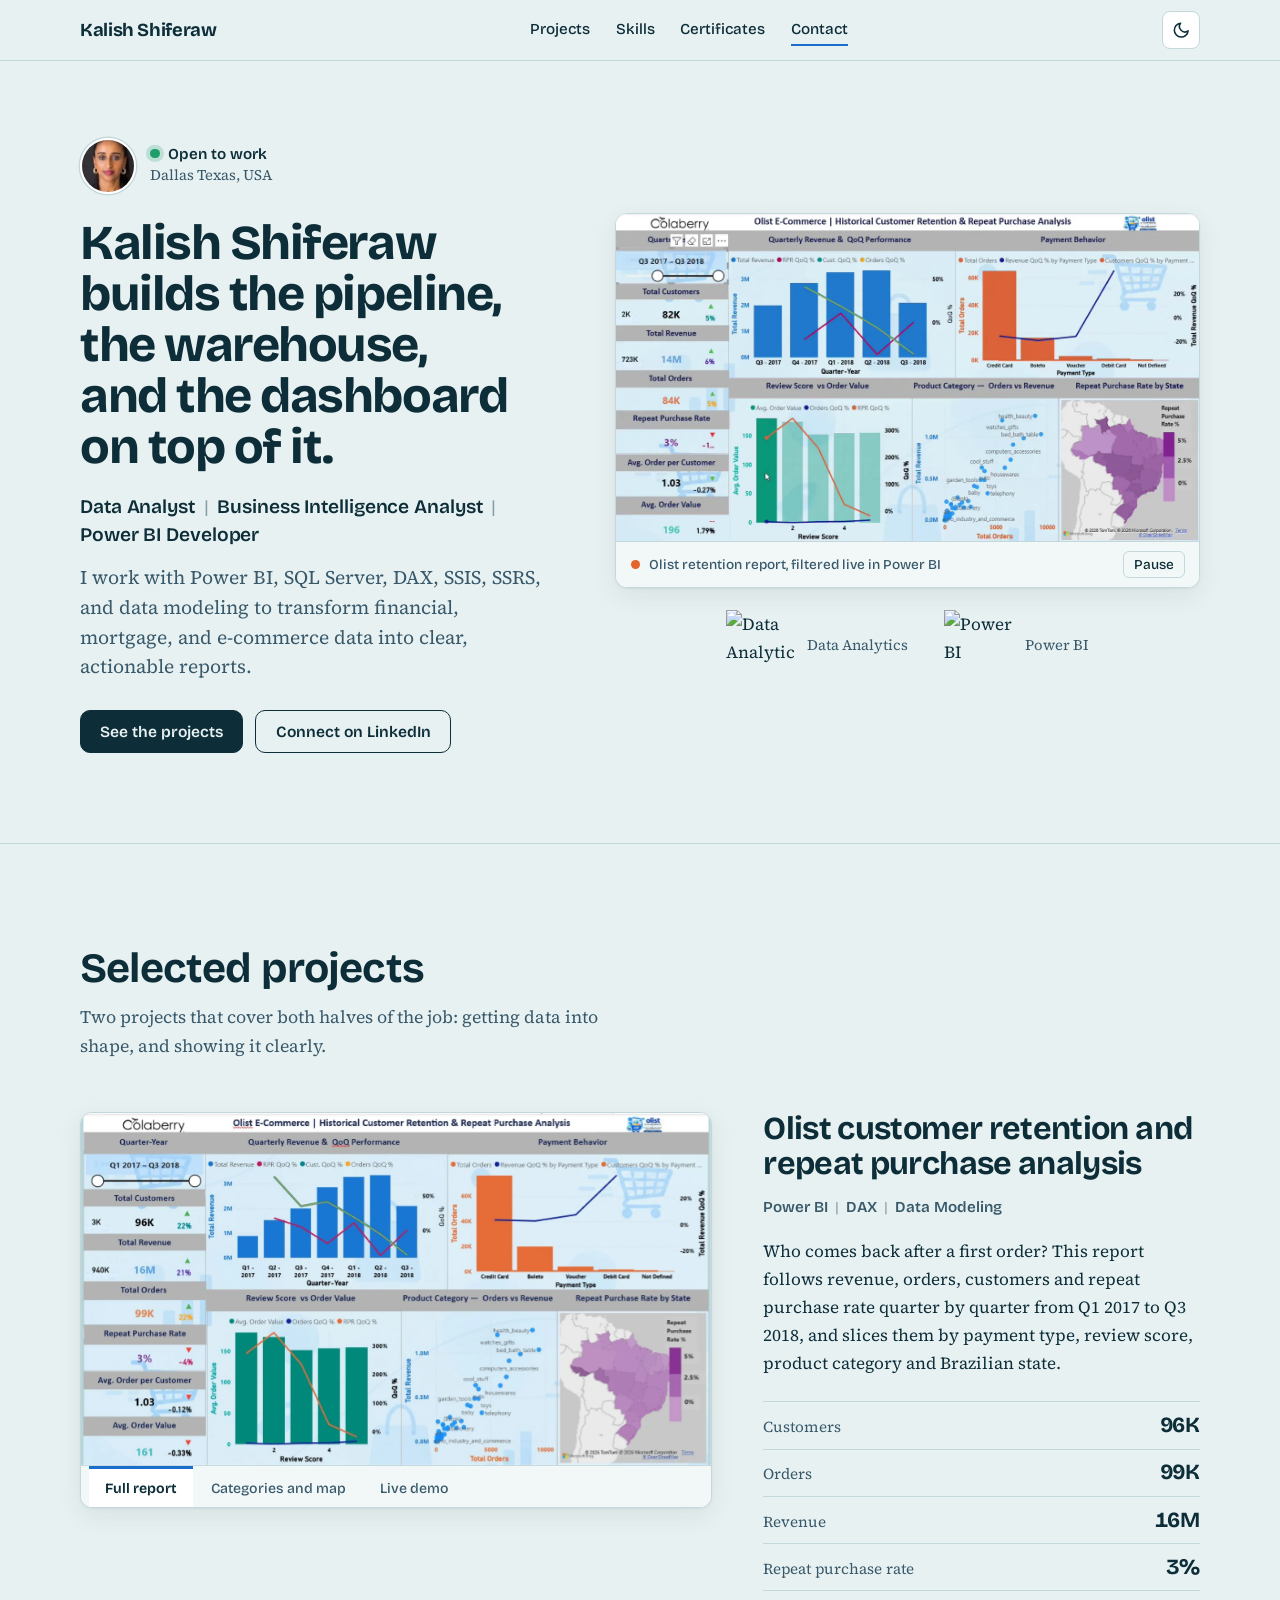
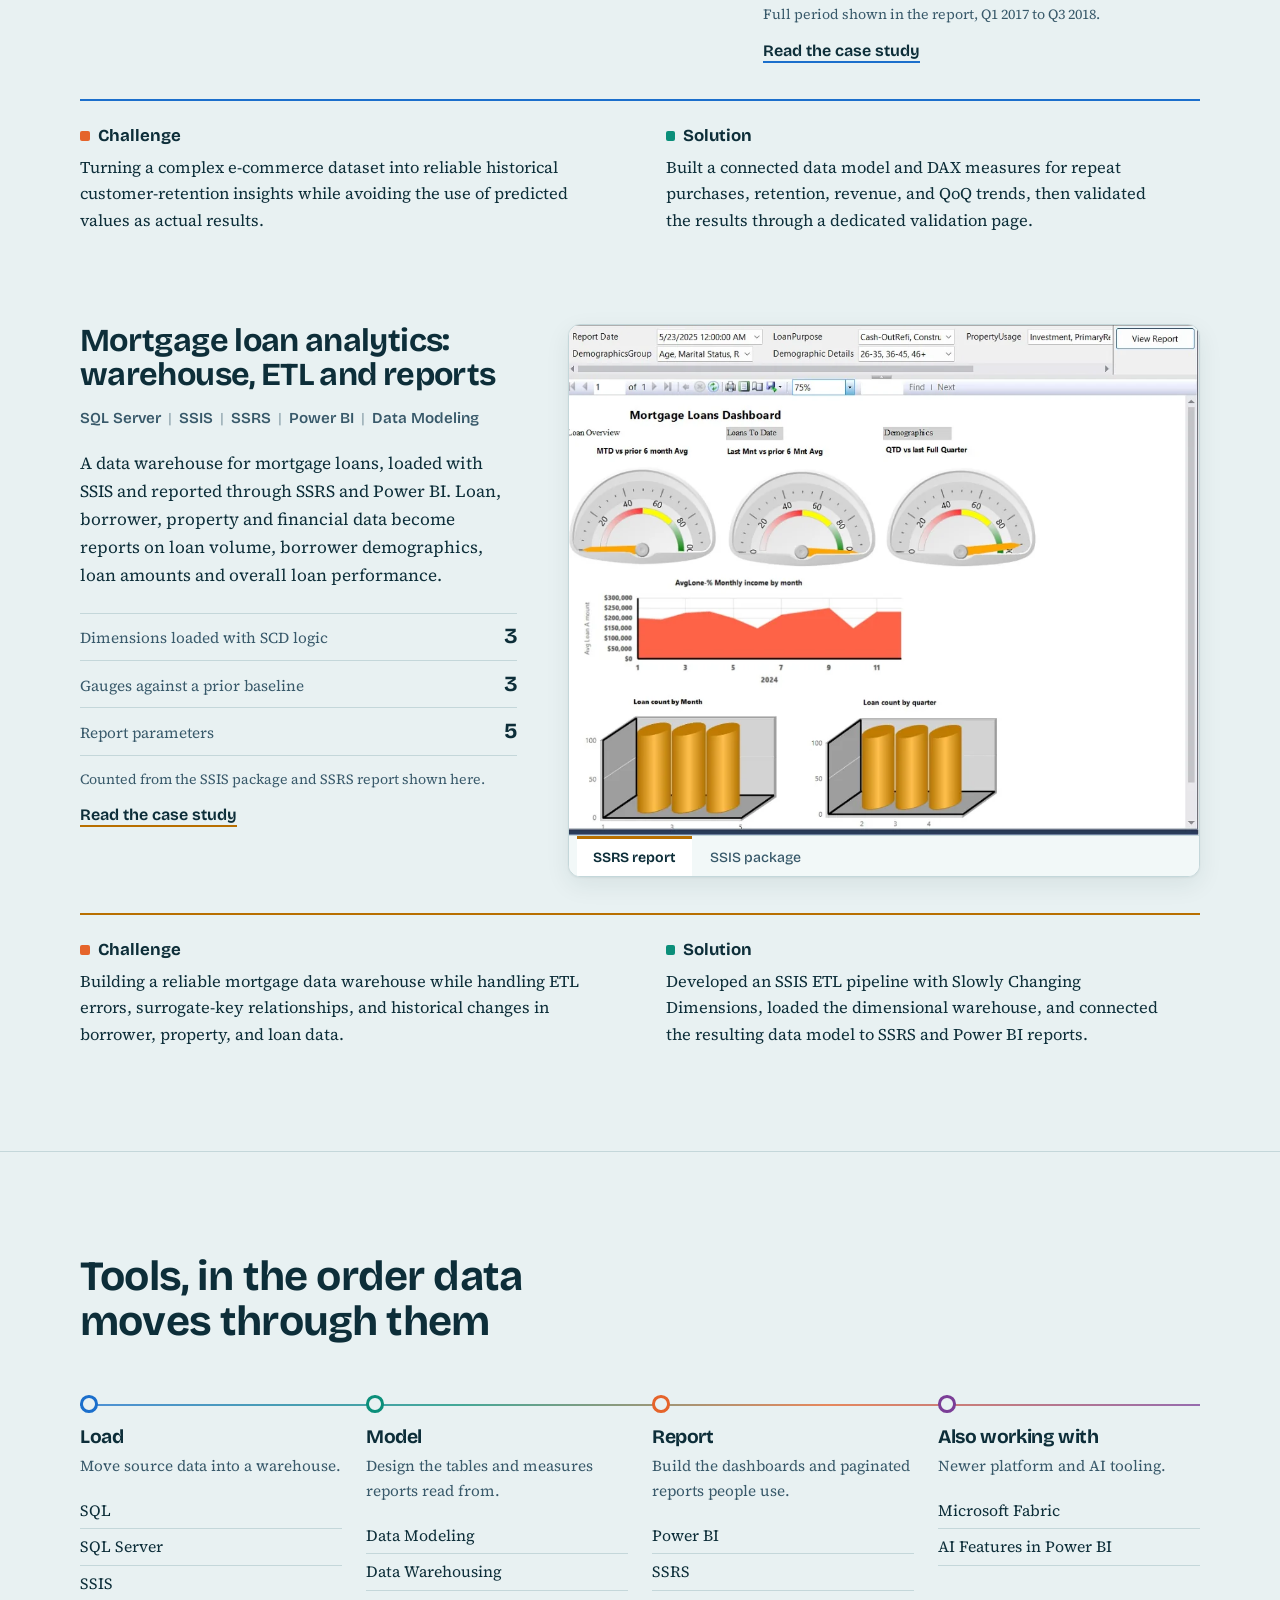
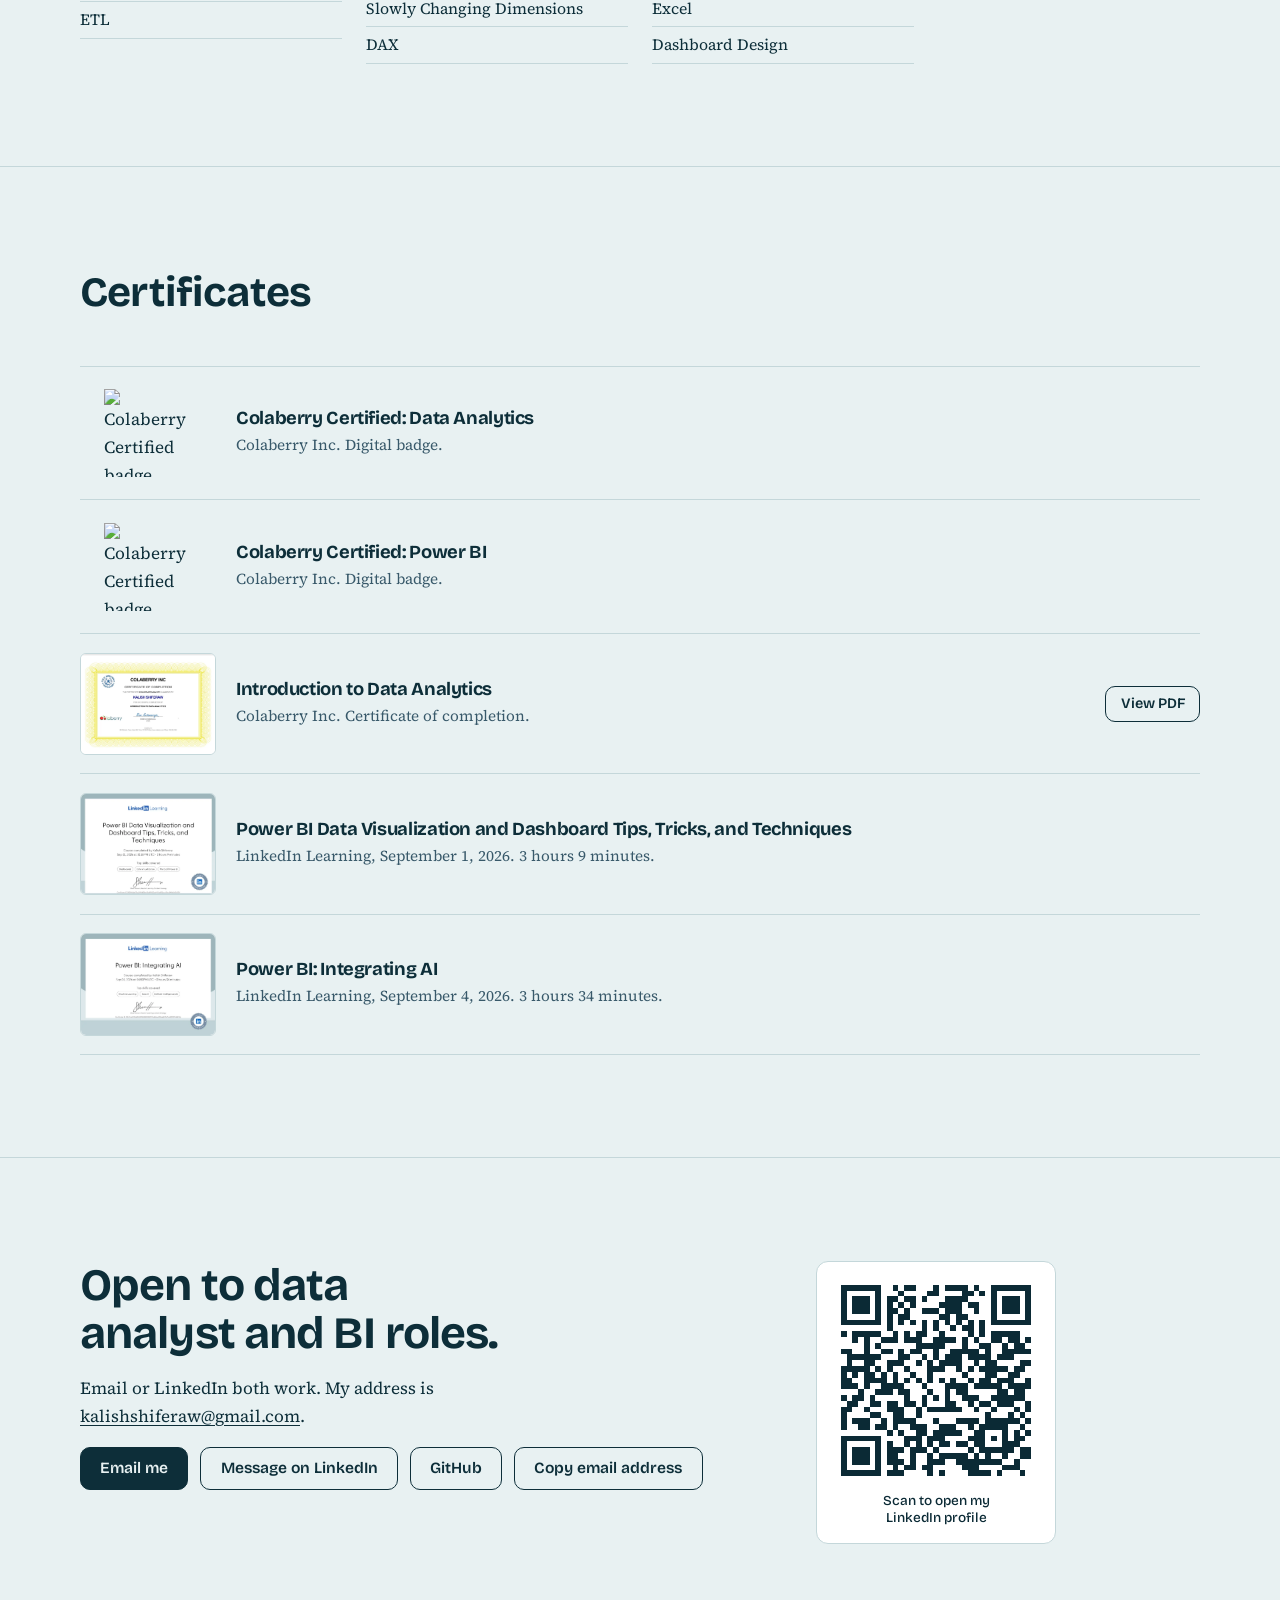
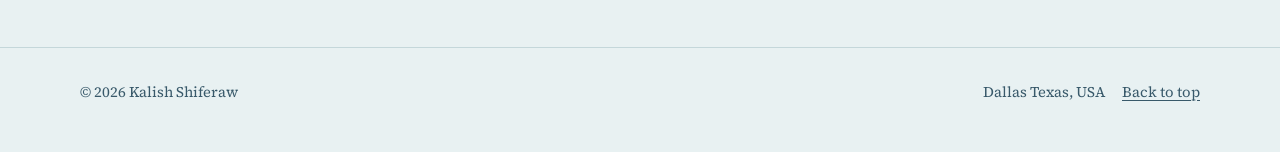
==== commit 3c8cbfef: "Update badges in index.html with empty imagesbadge removed" ====
--- a/index.html
+++ b/index.html
@@ -8,13 +8,13 @@
 <meta name="author" content="Kalish Shiferaw">
 <meta name="theme-color" content="#e8f1f2" media="(prefers-color-scheme: light)">
 <meta name="theme-color" content="#0b1e26" media="(prefers-color-scheme: dark)">
-<!-- EDIT: replace https://kalishshiferaw.github.io/portfolio with your real address after you publish (see IMPLEMENTATION_GUIDE.md) -->
-<link rel="canonical" href="https://kalishshiferaw.github.io/portfolio/">
+<!-- EDIT: replace https://kalishsheferaw.github.io/portfolio with your real address after you publish (see IMPLEMENTATION_GUIDE.md) -->
+<link rel="canonical" href="https://kalishsheferaw.github.io/portfolio/">
 <meta property="og:type" content="website">
 <meta property="og:title" content="Kalish Shiferaw | Data Analyst, BI Analyst &amp; Power BI Developer">
 <meta property="og:description" content="Case studies: a mortgage loan warehouse in SQL Server and SSIS, and an e-commerce retention dashboard in Power BI.">
-<meta property="og:url" content="https://kalishshiferaw.github.io/portfolio/">
-<meta property="og:image" content="https://kalishshiferaw.github.io/portfolio/assets/img/og-image.png">
+<meta property="og:url" content="https://kalishsheferaw.github.io/portfolio/">
+<meta property="og:image" content="https://kalishsheferaw.github.io/portfolio/assets/img/og-image.png">
 <meta name="twitter:card" content="summary_large_image">
 <script>try{var t=localStorage.getItem("theme");if(t)document.documentElement.setAttribute("data-theme",t)}catch(e){}</script>
 <link rel="icon" href="assets/img/favicon.svg" type="image/svg+xml">
@@ -82,8 +82,8 @@
           </figcaption>
         </figure>
         <ul class="hero-badges reveal" aria-label="Certifications">
-          <li><img src="assets/img/badge-colaberry-data-analytics.webp" width="130" height="130" alt="Colaberry Certified badge, Data Analytics"><div><b>Colaberry Certified</b><span>Data Analytics</span></div></li>
-          <li><img src="assets/img/badge-colaberry-power-bi.webp" width="130" height="130" alt="Colaberry Certified badge, Power BI"><div><b>Colaberry Certified</b><span>Power BI</span></div></li>
+          <li><img src="" width="130" height="130" alt="Data Analytics"><div><b></b><span>Data Analytics</span></div></li>
+          <li><img src="" width="130" height="130" alt="Power BI"><div><b></b><span>Power BI</span></div></li>
         </ul>
       </div>
     </div>
